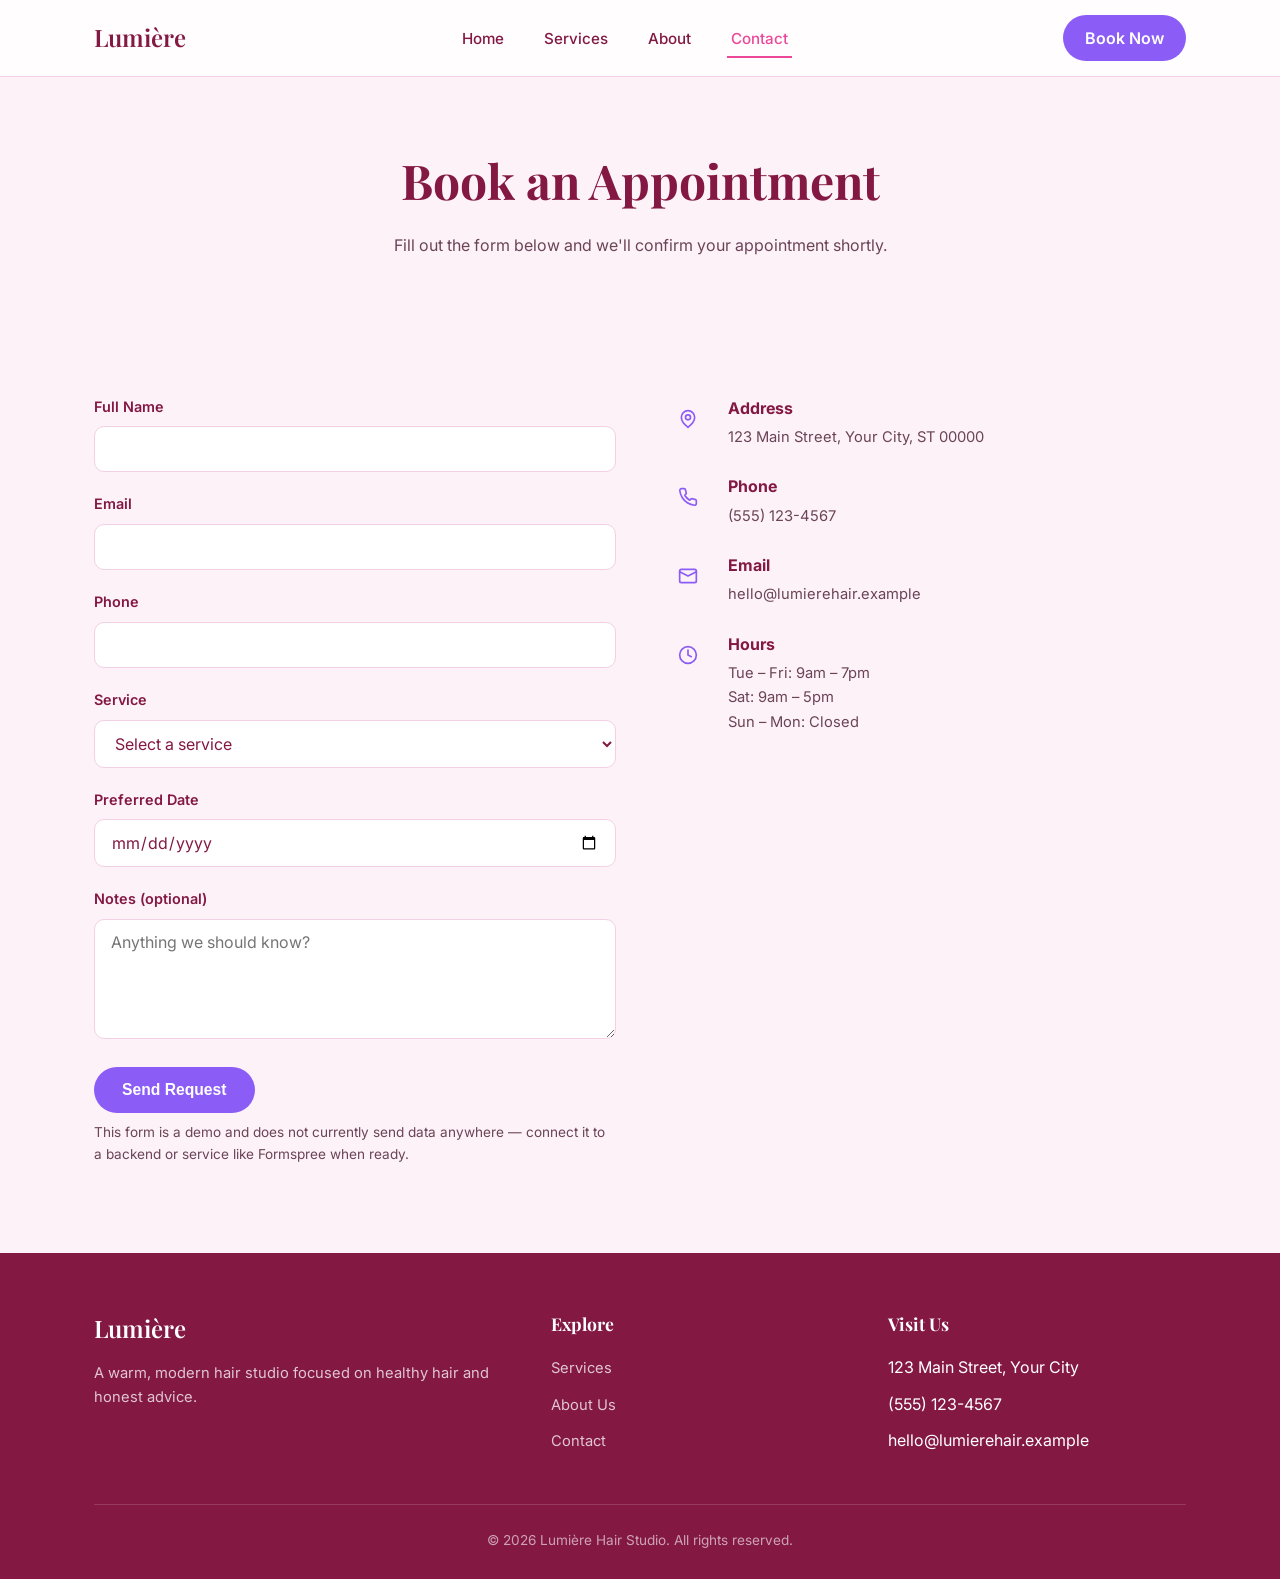
==== contact.html @ eacb83c1 "Initial commit: scaffold hair salon website Plain HTML/CSS/JS site with home, services, about, and c" ====
<!DOCTYPE html>
<html lang="en">
<head>
  <meta charset="UTF-8">
  <meta name="viewport" content="width=device-width, initial-scale=1.0">
  <title>Contact & Booking | Lumière Hair Studio</title>
  <meta name="description" content="Book an appointment or get in touch with Lumière Hair Studio.">
  <link rel="stylesheet" href="css/style.css">
</head>
<body>

  <header class="navbar">
    <div class="container">
      <a href="index.html" class="logo">Lumière</a>
      <ul class="nav-links">
        <li><a href="index.html">Home</a></li>
        <li><a href="services.html">Services</a></li>
        <li><a href="about.html">About</a></li>
        <li><a href="contact.html">Contact</a></li>
      </ul>
      <a href="contact.html" class="nav-cta">Book Now</a>
      <button class="nav-toggle" aria-label="Toggle menu" aria-expanded="false">
        <span></span><span></span><span></span>
      </button>
    </div>
  </header>

  <main>
    <section class="page-header">
      <div class="container">
        <h1>Book an Appointment</h1>
        <p>Fill out the form below and we'll confirm your appointment shortly.</p>
      </div>
    </section>

    <section class="section">
      <div class="container">
        <div class="contact-grid">
          <div>
            <div id="form-success" class="form-success" role="status">Thanks! Your request has been received. We'll confirm shortly.</div>
            <form id="contact-form" novalidate>
              <div class="form-group">
                <label for="name">Full Name</label>
                <input type="text" id="name" name="name" required autocomplete="name">
              </div>
              <div class="form-group">
                <label for="email">Email</label>
                <input type="email" id="email" name="email" required autocomplete="email">
              </div>
              <div class="form-group">
                <label for="phone">Phone</label>
                <input type="tel" id="phone" name="phone" required autocomplete="tel">
              </div>
              <div class="form-group">
                <label for="service">Service</label>
                <select id="service" name="service" required>
                  <option value="">Select a service</option>
                  <option>Haircut</option>
                  <option>Color</option>
                  <option>Balayage / Highlights</option>
                  <option>Treatment</option>
                  <option>Other / Not sure</option>
                </select>
              </div>
              <div class="form-group">
                <label for="date">Preferred Date</label>
                <input type="date" id="date" name="date" required>
              </div>
              <div class="form-group">
                <label for="message">Notes (optional)</label>
                <textarea id="message" name="message" placeholder="Anything we should know?"></textarea>
              </div>
              <button type="submit" class="btn btn-primary">Send Request</button>
              <p class="form-note">This form is a demo and does not currently send data anywhere &mdash; connect it to a backend or service like Formspree when ready.</p>
            </form>
          </div>

          <div>
            <div class="info-item">
              <div class="card-icon">
                <svg width="20" height="20" viewBox="0 0 24 24" fill="none" stroke="currentColor" stroke-width="2" stroke-linecap="round" stroke-linejoin="round"><path d="M20 10c0 6-8 12-8 12s-8-6-8-12a8 8 0 0 1 16 0Z"/><circle cx="12" cy="10" r="3"/></svg>
              </div>
              <div>
                <h4>Address</h4>
                <p>123 Main Street, Your City, ST 00000</p>
              </div>
            </div>
            <div class="info-item">
              <div class="card-icon">
                <svg width="20" height="20" viewBox="0 0 24 24" fill="none" stroke="currentColor" stroke-width="2" stroke-linecap="round" stroke-linejoin="round"><path d="M22 16.92v3a2 2 0 0 1-2.18 2 19.79 19.79 0 0 1-8.63-3.07 19.5 19.5 0 0 1-6-6 19.79 19.79 0 0 1-3.07-8.67A2 2 0 0 1 4.11 2h3a2 2 0 0 1 2 1.72c.127.96.362 1.903.7 2.81a2 2 0 0 1-.45 2.11L8.09 9.91a16 16 0 0 0 6 6l1.27-1.27a2 2 0 0 1 2.11-.45c.907.338 1.85.573 2.81.7A2 2 0 0 1 22 16.92Z"/></svg>
              </div>
              <div>
                <h4>Phone</h4>
                <p>(555) 123-4567</p>
              </div>
            </div>
            <div class="info-item">
              <div class="card-icon">
                <svg width="20" height="20" viewBox="0 0 24 24" fill="none" stroke="currentColor" stroke-width="2" stroke-linecap="round" stroke-linejoin="round"><rect x="2" y="4" width="20" height="16" rx="2"/><path d="m22 7-10 5L2 7"/></svg>
              </div>
              <div>
                <h4>Email</h4>
                <p>hello@lumierehair.example</p>
              </div>
            </div>
            <div class="info-item">
              <div class="card-icon">
                <svg width="20" height="20" viewBox="0 0 24 24" fill="none" stroke="currentColor" stroke-width="2" stroke-linecap="round" stroke-linejoin="round"><circle cx="12" cy="12" r="10"/><path d="M12 6v6l4 2"/></svg>
              </div>
              <div>
                <h4>Hours</h4>
                <p>Tue &ndash; Fri: 9am &ndash; 7pm<br>Sat: 9am &ndash; 5pm<br>Sun &ndash; Mon: Closed</p>
              </div>
            </div>
          </div>
        </div>
      </div>
    </section>
  </main>

  <footer>
    <div class="container">
      <div class="footer-grid">
        <div>
          <div class="logo">Lumière</div>
          <p>A warm, modern hair studio focused on healthy hair and honest advice.</p>
        </div>
        <div>
          <h4>Explore</h4>
          <ul>
            <li><a href="services.html">Services</a></li>
            <li><a href="about.html">About Us</a></li>
            <li><a href="contact.html">Contact</a></li>
          </ul>
        </div>
        <div>
          <h4>Visit Us</h4>
          <ul>
            <li>123 Main Street, Your City</li>
            <li>(555) 123-4567</li>
            <li>hello@lumierehair.example</li>
          </ul>
        </div>
      </div>
      <div class="footer-bottom">&copy; 2026 Lumière Hair Studio. All rights reserved.</div>
    </div>
  </footer>

  <script src="js/script.js"></script>
</body>
</html>
---- css/style.css ----
@import url('https://fonts.googleapis.com/css2?family=Inter:wght@300;400;500;600;700&family=Playfair+Display:wght@400;500;600;700&display=swap');

:root {
  --color-primary: #EC4899;
  --color-secondary: #F9A8D4;
  --color-cta: #8B5CF6;
  --color-bg: #FDF2F8;
  --color-bg-alt: #FFFFFF;
  --color-text: #831843;
  --color-text-muted: #6B4457;
  --color-border: #F3D0E4;

  --font-heading: 'Playfair Display', Georgia, serif;
  --font-body: 'Inter', -apple-system, sans-serif;

  --shadow-soft: 0 4px 20px rgba(139, 92, 246, 0.08);
  --shadow-soft-hover: 0 8px 30px rgba(139, 92, 246, 0.14);
  --radius: 16px;
  --transition: 220ms ease;
}

* { box-sizing: border-box; margin: 0; padding: 0; }

html { scroll-behavior: smooth; }

body {
  font-family: var(--font-body);
  color: var(--color-text);
  background: var(--color-bg);
  line-height: 1.65;
  font-size: 16px;
}

img { max-width: 100%; display: block; }

a { color: inherit; text-decoration: none; }

.container {
  max-width: 1140px;
  margin: 0 auto;
  padding: 0 24px;
}

/* Navbar */
.navbar {
  position: sticky;
  top: 0;
  z-index: 50;
  background: rgba(255, 255, 255, 0.85);
  backdrop-filter: blur(8px);
  border-bottom: 1px solid var(--color-border);
}

.navbar .container {
  display: flex;
  align-items: center;
  justify-content: space-between;
  height: 76px;
}

.logo {
  font-family: var(--font-heading);
  font-size: 1.5rem;
  font-weight: 600;
  color: var(--color-text);
}

.nav-links {
  display: flex;
  gap: 32px;
  list-style: none;
}

.nav-links a {
  font-weight: 500;
  font-size: 0.95rem;
  padding: 8px 4px;
  border-bottom: 2px solid transparent;
  transition: border-color var(--transition), color var(--transition);
  cursor: pointer;
}

.nav-links a:hover,
.nav-links a:focus-visible,
.nav-links a.active {
  color: var(--color-primary);
  border-color: var(--color-primary);
}

.nav-cta {
  background: var(--color-cta);
  color: #fff !important;
  padding: 10px 22px;
  border-radius: 999px;
  font-weight: 600;
  border-bottom: none !important;
  transition: transform var(--transition), box-shadow var(--transition);
  cursor: pointer;
}

.nav-cta:hover {
  box-shadow: var(--shadow-soft-hover);
  transform: translateY(-1px);
}

.nav-toggle {
  display: none;
  background: none;
  border: none;
  cursor: pointer;
  padding: 8px;
  min-width: 44px;
  min-height: 44px;
}

.nav-toggle span {
  display: block;
  width: 24px;
  height: 2px;
  background: var(--color-text);
  margin: 5px auto;
  transition: transform var(--transition), opacity var(--transition);
}

/* Hero */
.hero {
  padding: 96px 0 80px;
}

.hero .container {
  display: grid;
  grid-template-columns: 1.1fr 0.9fr;
  gap: 56px;
  align-items: center;
}

.hero-eyebrow {
  display: inline-block;
  background: var(--color-secondary);
  color: var(--color-text);
  font-size: 0.8rem;
  font-weight: 600;
  letter-spacing: 0.04em;
  text-transform: uppercase;
  padding: 6px 14px;
  border-radius: 999px;
  margin-bottom: 20px;
}

.hero h1 {
  font-family: var(--font-heading);
  font-size: clamp(2.2rem, 4vw, 3.4rem);
  font-weight: 600;
  line-height: 1.15;
  margin-bottom: 20px;
}

.hero p {
  color: var(--color-text-muted);
  font-size: 1.1rem;
  margin-bottom: 32px;
  max-width: 46ch;
}

.hero-actions {
  display: flex;
  gap: 16px;
  flex-wrap: wrap;
}

.hero-image {
  border-radius: var(--radius);
  overflow: hidden;
  box-shadow: var(--shadow-soft);
  aspect-ratio: 4 / 5;
  background: linear-gradient(135deg, var(--color-secondary), var(--color-cta));
}

/* Buttons */
.btn {
  display: inline-flex;
  align-items: center;
  justify-content: center;
  gap: 8px;
  padding: 14px 28px;
  border-radius: 999px;
  font-weight: 600;
  font-size: 0.98rem;
  cursor: pointer;
  border: none;
  transition: transform var(--transition), box-shadow var(--transition), background var(--transition);
  min-height: 44px;
}

.btn-primary {
  background: var(--color-cta);
  color: #fff;
}

.btn-primary:hover,
.btn-primary:focus-visible {
  box-shadow: var(--shadow-soft-hover);
  transform: translateY(-1px);
}

.btn-outline {
  background: transparent;
  color: var(--color-text);
  border: 1.5px solid var(--color-border);
}

.btn-outline:hover,
.btn-outline:focus-visible {
  border-color: var(--color-primary);
  color: var(--color-primary);
}

/* Section headings */
.section {
  padding: 88px 0;
}

.section-alt {
  background: var(--color-bg-alt);
}

.section-header {
  text-align: center;
  max-width: 640px;
  margin: 0 auto 56px;
}

.section-eyebrow {
  color: var(--color-primary);
  font-weight: 600;
  font-size: 0.85rem;
  letter-spacing: 0.06em;
  text-transform: uppercase;
  margin-bottom: 12px;
  display: block;
}

.section-header h2 {
  font-family: var(--font-heading);
  font-size: clamp(1.8rem, 3vw, 2.5rem);
  font-weight: 600;
  margin-bottom: 16px;
}

.section-header p {
  color: var(--color-text-muted);
}

/* Feature / service cards */
.grid-3 {
  display: grid;
  grid-template-columns: repeat(3, 1fr);
  gap: 28px;
}

.card {
  background: #fff;
  border-radius: var(--radius);
  padding: 32px 28px;
  box-shadow: var(--shadow-soft);
  transition: transform var(--transition), box-shadow var(--transition);
}

.card:hover {
  transform: translateY(-4px);
  box-shadow: var(--shadow-soft-hover);
}

.card-icon {
  width: 48px;
  height: 48px;
  border-radius: 12px;
  background: var(--color-bg);
  display: flex;
  align-items: center;
  justify-content: center;
  margin-bottom: 20px;
  color: var(--color-cta);
}

.card h3 {
  font-family: var(--font-heading);
  font-size: 1.25rem;
  margin-bottom: 10px;
}

.card p {
  color: var(--color-text-muted);
  font-size: 0.95rem;
}

.card .price {
  margin-top: 16px;
  font-weight: 600;
  color: var(--color-primary);
}

/* Testimonials */
.testimonial {
  background: var(--color-bg);
  border-radius: var(--radius);
  padding: 28px;
}

.testimonial p {
  font-style: italic;
  color: var(--color-text);
  margin-bottom: 16px;
}

.testimonial-author {
  display: flex;
  align-items: center;
  gap: 12px;
  font-weight: 600;
  font-size: 0.9rem;
}

.stars {
  color: var(--color-primary);
  margin-bottom: 12px;
  letter-spacing: 2px;
}

/* CTA band */
.cta-band {
  background: linear-gradient(120deg, var(--color-cta), var(--color-primary));
  border-radius: var(--radius);
  padding: 56px 40px;
  text-align: center;
  color: #fff;
}

.cta-band h2 {
  font-family: var(--font-heading);
  font-size: clamp(1.6rem, 3vw, 2.2rem);
  margin-bottom: 12px;
}

.cta-band p {
  opacity: 0.92;
  margin-bottom: 28px;
}

.cta-band .btn-primary {
  background: #fff;
  color: var(--color-cta);
}

/* Forms */
.form-group {
  margin-bottom: 20px;
}

label {
  display: block;
  font-weight: 600;
  font-size: 0.9rem;
  margin-bottom: 8px;
}

input, select, textarea {
  width: 100%;
  padding: 12px 16px;
  border: 1.5px solid var(--color-border);
  border-radius: 10px;
  font-family: var(--font-body);
  font-size: 1rem;
  background: #fff;
  color: var(--color-text);
  transition: border-color var(--transition);
  min-height: 44px;
}

textarea { min-height: 120px; resize: vertical; }

input:focus, select:focus, textarea:focus {
  outline: none;
  border-color: var(--color-cta);
  box-shadow: 0 0 0 3px rgba(139, 92, 246, 0.15);
}

.form-note {
  font-size: 0.85rem;
  color: var(--color-text-muted);
  margin-top: 8px;
}

.form-success {
  display: none;
  background: #DCFCE7;
  color: #166534;
  padding: 14px 18px;
  border-radius: 10px;
  margin-bottom: 20px;
  font-weight: 500;
}

/* Footer */
footer {
  background: var(--color-text);
  color: #fff;
  padding: 56px 0 28px;
}

.footer-grid {
  display: grid;
  grid-template-columns: 1.4fr 1fr 1fr;
  gap: 40px;
  margin-bottom: 40px;
}

footer h4 {
  font-family: var(--font-heading);
  margin-bottom: 16px;
  font-size: 1.1rem;
}

footer .logo { color: #fff; margin-bottom: 12px; }

footer p, footer a {
  color: rgba(255, 255, 255, 0.75);
  font-size: 0.92rem;
}

footer ul { list-style: none; }

footer ul li { margin-bottom: 10px; }

footer a:hover { color: #fff; }

.footer-bottom {
  border-top: 1px solid rgba(255, 255, 255, 0.15);
  padding-top: 24px;
  text-align: center;
  font-size: 0.85rem;
  color: rgba(255, 255, 255, 0.6);
}

/* Page header (for interior pages) */
.page-header {
  padding: 64px 0 48px;
  text-align: center;
}

.page-header h1 {
  font-family: var(--font-heading);
  font-size: clamp(2rem, 4vw, 3rem);
  margin-bottom: 12px;
}

.page-header p { color: var(--color-text-muted); }

/* Map/contact split */
.contact-grid {
  display: grid;
  grid-template-columns: 1fr 1fr;
  gap: 48px;
  align-items: start;
}

.info-item {
  display: flex;
  gap: 16px;
  margin-bottom: 24px;
}

.info-item .card-icon { flex-shrink: 0; margin-bottom: 0; }

.info-item h4 { font-size: 1rem; margin-bottom: 4px; }
.info-item p { color: var(--color-text-muted); font-size: 0.92rem; }

/* Responsive */
@media (max-width: 1024px) {
  .grid-3 { grid-template-columns: repeat(2, 1fr); }
  .footer-grid { grid-template-columns: 1fr 1fr; }
}

@media (max-width: 768px) {
  .nav-links, .nav-cta { display: none; }
  .nav-toggle { display: block; }

  .navbar.open .nav-links {
    display: flex;
    flex-direction: column;
    position: absolute;
    top: 76px;
    left: 0;
    right: 0;
    background: #fff;
    padding: 24px;
    gap: 20px;
    border-bottom: 1px solid var(--color-border);
  }

  .navbar.open .nav-cta {
    display: inline-flex;
    margin: 0 24px 24px;
  }

  .hero .container { grid-template-columns: 1fr; }
  .hero-image { order: -1; aspect-ratio: 16/10; }
  .grid-3 { grid-template-columns: 1fr; }
  .footer-grid { grid-template-columns: 1fr; }
  .contact-grid { grid-template-columns: 1fr; }
  .section { padding: 64px 0; }
}

@media (prefers-reduced-motion: reduce) {
  * { transition-duration: 0.01ms !important; animation-duration: 0.01ms !important; scroll-behavior: auto !important; }
}
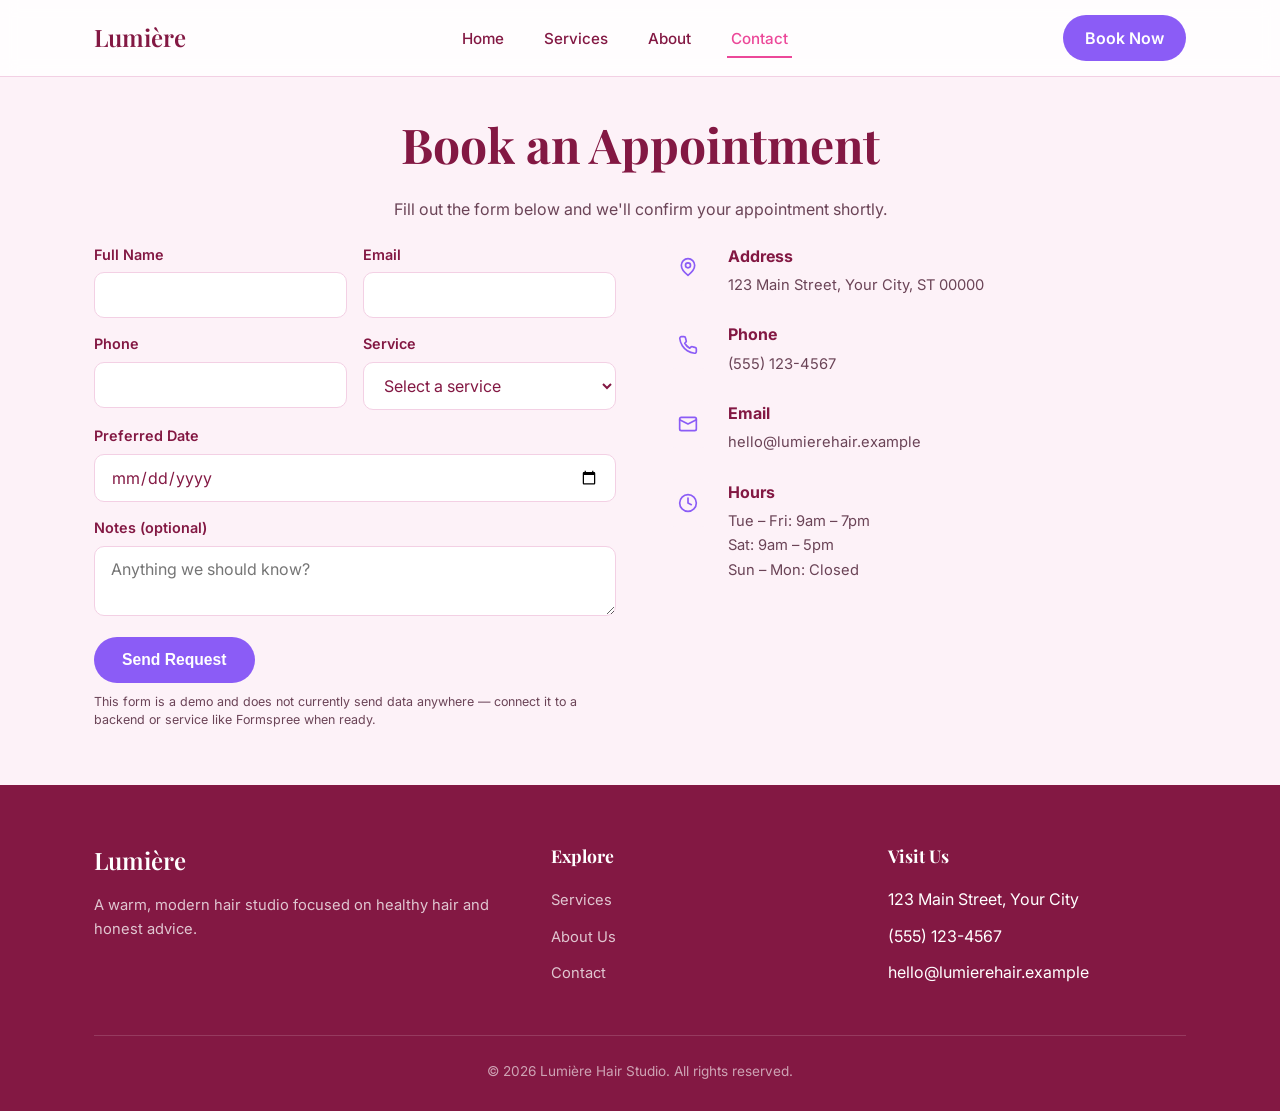
==== commit 233136ff: "Make booking form fit without scrolling Trimming padding wasn't enough - the form was a single 681px" ====
--- a/contact.html
+++ b/contact.html
@@ -38,7 +38,7 @@
         <div class="contact-grid">
           <div>
             <div id="form-success" class="form-success" role="status">Thanks! Your request has been received. We'll confirm shortly.</div>
-            <form id="contact-form" novalidate>
+            <form id="contact-form" class="form-grid" novalidate>
               <div class="form-group">
                 <label for="name">Full Name</label>
                 <input type="text" id="name" name="name" required autocomplete="name">
@@ -62,16 +62,16 @@
                   <option>Other / Not sure</option>
                 </select>
               </div>
-              <div class="form-group">
+              <div class="form-group form-group--full">
                 <label for="date">Preferred Date</label>
                 <input type="date" id="date" name="date" required>
               </div>
-              <div class="form-group">
+              <div class="form-group form-group--full">
                 <label for="message">Notes (optional)</label>
                 <textarea id="message" name="message" placeholder="Anything we should know?"></textarea>
               </div>
-              <button type="submit" class="btn btn-primary">Send Request</button>
-              <p class="form-note">This form is a demo and does not currently send data anywhere &mdash; connect it to a backend or service like Formspree when ready.</p>
+              <button type="submit" class="btn btn-primary form-group--full">Send Request</button>
+              <p class="form-note form-group--full">This form is a demo and does not currently send data anywhere &mdash; connect it to a backend or service like Formspree when ready.</p>
             </form>
           </div>
 
--- a/css/style.css
+++ b/css/style.css
@@ -217,17 +217,25 @@
 
 /* Section headings */
 .section {
-  padding: 88px 0;
-}
-
+  padding: 56px 0;
+}
+
+/* Starts and ends on --color-bg so it meets the surrounding sections
+   seamlessly, with the white-to-pink wash happening in between. */
 .section-alt {
-  background: var(--color-bg-alt);
+  background: linear-gradient(
+    180deg,
+    var(--color-bg) 0%,
+    var(--color-bg-alt) 18%,
+    #FCE7F3 78%,
+    var(--color-bg) 100%
+  );
 }
 
 .section-header {
   text-align: center;
   max-width: 640px;
-  margin: 0 auto 56px;
+  margin: 0 auto 40px;
 }
 
 .section-eyebrow {
@@ -353,15 +361,34 @@
 }
 
 /* Forms */
+
+/* Pairs short fields two-up so the booking form fits without scrolling.
+   Items marked --full span the whole width. */
+.form-grid {
+  display: grid;
+  grid-template-columns: 1fr 1fr;
+  column-gap: 16px;
+  align-items: start;
+}
+
+.form-grid .form-group--full,
+.form-grid > button,
+.form-grid > .form-note,
+.form-grid > .form-success {
+  grid-column: 1 / -1;
+}
+
+.form-grid > button { justify-self: start; }
+
 .form-group {
-  margin-bottom: 20px;
+  margin-bottom: 14px;
 }
 
 label {
   display: block;
   font-weight: 600;
   font-size: 0.9rem;
-  margin-bottom: 8px;
+  margin-bottom: 6px;
 }
 
 input, select, textarea {
@@ -377,7 +404,7 @@
   min-height: 44px;
 }
 
-textarea { min-height: 120px; resize: vertical; }
+textarea { min-height: 70px; resize: vertical; }
 
 input:focus, select:focus, textarea:focus {
   outline: none;
@@ -386,9 +413,10 @@
 }
 
 .form-note {
-  font-size: 0.85rem;
+  font-size: 0.78rem;
   color: var(--color-text-muted);
-  margin-top: 8px;
+  line-height: 1.45;
+  margin-top: 10px;
 }
 
 .form-success {
@@ -444,8 +472,14 @@
 
 /* Page header (for interior pages) */
 .page-header {
-  padding: 64px 0 48px;
+  padding: 28px 0 20px;
   text-align: center;
+}
+
+/* The header already provides the breathing room above the content, so
+   don't stack the next section's top padding on top of it. */
+.page-header + .section {
+  padding-top: 0;
 }
 
 .page-header h1 {
@@ -508,9 +542,810 @@
   .grid-3 { grid-template-columns: 1fr; }
   .footer-grid { grid-template-columns: 1fr; }
   .contact-grid { grid-template-columns: 1fr; }
-  .section { padding: 64px 0; }
+  .form-grid { grid-template-columns: 1fr; }
+  .section { padding: 44px 0; }
 }
 
 @media (prefers-reduced-motion: reduce) {
   * { transition-duration: 0.01ms !important; animation-duration: 0.01ms !important; scroll-behavior: auto !important; }
 }
+
+/* ==========================================================================
+   Review spotlight (one featured review, stepped through with arrows)
+   ========================================================================== */
+
+.rev-section { padding: 56px 0; }
+
+.rev {
+  position: relative;
+  border-radius: 24px;
+  overflow: hidden;
+  background: #1d0a1f;
+  box-shadow: var(--shadow-soft);
+}
+
+.rev__bg {
+  position: absolute;
+  inset: 0;
+}
+
+.rev__bg img {
+  width: 100%;
+  height: 100%;
+  object-fit: cover;
+  object-position: center 60%;
+}
+
+/* Angled scrim: dark enough on the left to carry white text, easing off
+   sharply to the right so the room stays legible. */
+.rev__bg::after {
+  content: "";
+  position: absolute;
+  inset: 0;
+  background:
+    linear-gradient(100deg, rgba(20, 6, 15, 0.9) 4%, rgba(20, 6, 15, 0.6) 46%, rgba(20, 6, 15, 0.18) 100%),
+    linear-gradient(180deg, rgba(20, 6, 15, 0.28) 0%, transparent 26%);
+}
+
+.rev__content {
+  position: relative;
+  padding: clamp(26px, 3.2vw, 42px);
+}
+
+.rev__top {
+  display: flex;
+  align-items: center;
+  justify-content: space-between;
+  gap: 20px;
+  flex-wrap: wrap;
+  margin-bottom: 34px;
+}
+
+.rev__label {
+  font-size: 0.78rem;
+  font-weight: 700;
+  letter-spacing: 0.14em;
+  text-transform: uppercase;
+  color: rgba(255, 255, 255, 0.72);
+}
+
+.rev__nav {
+  display: flex;
+  align-items: center;
+  gap: 14px;
+}
+
+.rev__arrow {
+  width: 44px;
+  height: 44px;
+  border-radius: 999px;
+  border: 1px solid rgba(255, 255, 255, 0.28);
+  background: rgba(255, 255, 255, 0.08);
+  color: #fff;
+  display: flex;
+  align-items: center;
+  justify-content: center;
+  cursor: pointer;
+  transition: background var(--transition), border-color var(--transition), transform var(--transition);
+}
+
+.rev__arrow:hover,
+.rev__arrow:focus-visible {
+  background: rgba(255, 255, 255, 0.2);
+  border-color: rgba(255, 255, 255, 0.6);
+  transform: translateY(-1px);
+}
+
+.rev__count {
+  font-size: 0.9rem;
+  font-weight: 600;
+  color: rgba(255, 255, 255, 0.8);
+  min-width: 46px;
+  text-align: center;
+  font-variant-numeric: tabular-nums;
+}
+
+.rev__body {
+  max-width: 660px;
+  transition: opacity 260ms ease, transform 260ms ease;
+}
+
+.rev__body.is-swapping {
+  opacity: 0;
+  transform: translateY(8px);
+}
+
+.rev__stars {
+  color: var(--color-secondary);
+  letter-spacing: 4px;
+  font-size: 1.05rem;
+  margin-bottom: 18px;
+}
+
+.rev__quote {
+  font-family: var(--font-heading);
+  font-weight: 500;
+  font-size: clamp(1.15rem, 2.1vw, 1.65rem);
+  line-height: 1.3;
+  letter-spacing: -0.015em;
+  color: #fff;
+  text-shadow: 0 1px 12px rgba(20, 6, 15, 0.5);
+  margin-bottom: 20px;
+}
+
+.rev__by {
+  font-size: 0.9rem;
+  color: rgba(255, 255, 255, 0.62);
+  display: flex;
+  align-items: baseline;
+  gap: 10px;
+  flex-wrap: wrap;
+}
+
+.rev__by b {
+  color: #fff;
+  font-weight: 600;
+  font-size: 0.98rem;
+}
+
+.rev__links {
+  display: flex;
+  align-items: center;
+  gap: 24px;
+  flex-wrap: wrap;
+  margin: 28px 0 24px;
+  font-size: 0.84rem;
+}
+
+.rev__verified {
+  display: inline-flex;
+  align-items: center;
+  gap: 8px;
+  color: rgba(255, 255, 255, 0.78);
+  font-weight: 500;
+}
+
+.rev__verified svg { color: var(--color-secondary); flex-shrink: 0; }
+
+.rev__link {
+  color: #fff;
+  font-weight: 600;
+  border-bottom: 1px solid rgba(255, 255, 255, 0.4);
+  padding-bottom: 3px;
+  transition: border-color var(--transition), color var(--transition);
+}
+
+.rev__link:hover,
+.rev__link:focus-visible {
+  color: var(--color-secondary);
+  border-color: var(--color-secondary);
+}
+
+.rev__badges {
+  display: grid;
+  grid-template-columns: repeat(4, 1fr);
+  gap: 16px;
+}
+
+.rev__badge {
+  background: rgba(20, 6, 15, 0.55);
+  backdrop-filter: blur(6px);
+  border: 1px solid rgba(255, 255, 255, 0.14);
+  border-radius: 14px;
+  padding: 16px;
+  color: #fff;
+}
+
+.rev__badge svg { color: var(--color-secondary); margin-bottom: 12px; }
+
+.rev__badge h3 {
+  font-family: var(--font-heading);
+  font-size: 1rem;
+  font-weight: 600;
+  margin-bottom: 6px;
+}
+
+.rev__badge p {
+  font-size: 0.83rem;
+  color: rgba(255, 255, 255, 0.62);
+  line-height: 1.5;
+}
+
+@media (max-width: 900px) {
+  .rev__badges { grid-template-columns: repeat(2, 1fr); }
+}
+
+@media (max-width: 560px) {
+  .rev__badges { grid-template-columns: 1fr; }
+  .rev__top { flex-direction: column; align-items: flex-start; }
+}
+
+/* ==========================================================================
+   Services gallery (photo cards with tag + overlay caption)
+   ========================================================================== */
+
+.svc-filters {
+  display: flex;
+  flex-wrap: wrap;
+  justify-content: center;
+  gap: 10px;
+  margin-bottom: 36px;
+}
+
+.svc-filter {
+  padding: 10px 20px;
+  border-radius: 999px;
+  border: 1.5px solid var(--color-border);
+  background: #fff;
+  color: var(--color-text);
+  font-family: var(--font-body);
+  font-size: 0.9rem;
+  font-weight: 600;
+  cursor: pointer;
+  min-height: 44px;
+  transition: background var(--transition), border-color var(--transition), color var(--transition);
+}
+
+.svc-filter:hover,
+.svc-filter:focus-visible {
+  border-color: var(--color-primary);
+  color: var(--color-primary);
+}
+
+.svc-filter.is-active {
+  background: var(--color-cta);
+  border-color: var(--color-cta);
+  color: #fff;
+}
+
+.svc-grid {
+  display: grid;
+  grid-template-columns: repeat(3, 1fr);
+  gap: 24px;
+}
+
+.svc-card {
+  position: relative;
+  border-radius: 16px;
+  overflow: hidden;
+  background: #180a1c;
+  aspect-ratio: 4 / 3;
+  transition: transform 450ms cubic-bezier(0.22, 0.61, 0.36, 1),
+              box-shadow 450ms cubic-bezier(0.22, 0.61, 0.36, 1);
+}
+
+.svc-card.is-hidden { display: none; }
+
+.svc-card:hover {
+  transform: translateY(-5px);
+  box-shadow: var(--shadow-soft-hover);
+}
+
+.svc-card img {
+  position: absolute;
+  inset: 0;
+  width: 100%;
+  height: 100%;
+  object-fit: cover;
+  transition: transform 800ms cubic-bezier(0.22, 0.61, 0.36, 1);
+}
+
+.svc-card:hover img { transform: scale(1.06); }
+
+.svc-card__scrim {
+  position: absolute;
+  inset: 0;
+  background: linear-gradient(to top, rgba(24, 10, 28, 0.88) 4%, rgba(24, 10, 28, 0.28) 42%, rgba(24, 10, 28, 0) 70%);
+}
+
+.svc-card__tag {
+  position: absolute;
+  top: 14px;
+  left: 14px;
+  padding: 6px 13px;
+  border-radius: 100px;
+  font-size: 11px;
+  font-weight: 700;
+  letter-spacing: 0.06em;
+  text-transform: uppercase;
+  color: var(--color-cta);
+  background: rgba(255, 255, 255, 0.94);
+}
+
+.svc-card__body {
+  position: absolute;
+  left: 0;
+  right: 0;
+  bottom: 0;
+  padding: 20px;
+  color: #fff;
+}
+
+.svc-card__title {
+  font-family: var(--font-heading);
+  font-weight: 600;
+  font-size: 1.15rem;
+  line-height: 1.15;
+}
+
+.svc-card__meta {
+  margin-top: 6px;
+  display: flex;
+  align-items: center;
+  gap: 8px;
+  font-size: 0.8rem;
+  color: rgba(255, 255, 255, 0.78);
+}
+
+.svc-card__meta .dot {
+  width: 3px;
+  height: 3px;
+  border-radius: 50%;
+  background: var(--color-secondary);
+  flex-shrink: 0;
+}
+
+.svc-empty {
+  text-align: center;
+  color: var(--color-text-muted);
+  padding: 40px 0;
+}
+
+@media (max-width: 900px) {
+  .svc-grid { grid-template-columns: repeat(2, 1fr); }
+}
+
+@media (max-width: 600px) {
+  .svc-grid { grid-template-columns: 1fr; }
+}
+
+/* ==========================================================================
+   Wig-preview hero (interactive style carousel)
+   ========================================================================== */
+
+.wig-hero {
+  padding: 12px 0 16px;
+}
+
+.wig-hero .container {
+  max-width: 1520px;
+}
+
+.wig-frame {
+  padding: 8px;
+  background: linear-gradient(135deg, var(--color-secondary), var(--color-cta));
+  border-radius: 28px;
+  box-shadow: var(--shadow-soft);
+}
+
+.wig-card-bg {
+  position: relative;
+  background: radial-gradient(ellipse at 50% 120%, #4c1d3d 0%, #26102a 55%, #180a1c 100%);
+  border-radius: 20px;
+  padding: 16px 20px 14px;
+  overflow: hidden;
+  display: flex;
+  flex-direction: column;
+}
+
+.wig-topbar {
+  display: flex;
+  align-items: center;
+  justify-content: space-between;
+  position: relative;
+  z-index: 3;
+}
+
+.wig-logo {
+  font-family: var(--font-heading);
+  color: #fff;
+  font-size: 1.2rem;
+  font-weight: 600;
+}
+
+.wig-topbar-right {
+  display: flex;
+  align-items: center;
+  gap: 12px;
+}
+
+.wig-pin {
+  display: inline-flex;
+  align-items: center;
+  gap: 6px;
+  background: rgba(255, 255, 255, 0.12);
+  color: #fff;
+  font-size: 0.78rem;
+  font-weight: 500;
+  padding: 8px 14px;
+  border-radius: 999px;
+}
+
+.wig-next-btn {
+  display: inline-flex;
+  align-items: center;
+  gap: 8px;
+  background: #fff;
+  color: var(--color-text);
+  font-size: 0.78rem;
+  font-weight: 600;
+  padding: 8px 16px;
+  border-radius: 999px;
+  border: none;
+  cursor: pointer;
+  transition: transform var(--transition), box-shadow var(--transition);
+}
+
+.wig-next-btn:hover,
+.wig-next-btn:focus-visible {
+  transform: translateY(-1px);
+  box-shadow: 0 8px 20px rgba(0, 0, 0, 0.3);
+}
+
+.wig-next-btn svg {
+  transition: transform 300ms ease;
+}
+
+.wig-next-btn:active svg {
+  transform: rotate(180deg);
+}
+
+.wig-stage {
+  position: relative;
+  flex: 1;
+  display: flex;
+  align-items: center;
+  justify-content: center;
+  min-height: 240px;
+  margin: 12px 0;
+  perspective: 1200px;
+  perspective-origin: 50% 50%;
+}
+
+.wig-thumbs {
+  position: static;
+  display: flex;
+  gap: 14px;
+  overflow-x: auto;
+  padding: 8px 4px 16px;
+  order: 2;
+  width: 100%;
+  scrollbar-width: thin;
+}
+
+.wig-thumb {
+  flex: 0 0 auto;
+  width: 108px;
+  border: none;
+  background: none;
+  cursor: pointer;
+  padding: 0;
+  border-radius: 18px;
+  transition: transform var(--transition);
+}
+
+.wig-thumb-swatch {
+  display: block;
+  width: 108px;
+  height: 108px;
+  border-radius: 18px;
+  background: linear-gradient(135deg, var(--color-primary), var(--color-cta));
+  box-shadow: 0 8px 20px rgba(0, 0, 0, 0.35);
+  border: 2px solid transparent;
+  overflow: hidden;
+  transition: border-color var(--transition), transform var(--transition);
+}
+
+.wig-thumb-swatch img {
+  display: block;
+  width: 100%;
+  height: 100%;
+  object-fit: cover;
+}
+
+.wig-thumb[data-index="1"] .wig-thumb-swatch { background: linear-gradient(135deg, var(--color-secondary), var(--color-primary)); }
+.wig-thumb[data-index="2"] .wig-thumb-swatch { background: linear-gradient(135deg, #C4B5FD, #8B5CF6); }
+.wig-thumb[data-index="3"] .wig-thumb-swatch { background: linear-gradient(135deg, var(--color-cta), #5B21B6); }
+.wig-thumb[data-index="4"] .wig-thumb-swatch { background: linear-gradient(135deg, #FBCFE8, #EC4899); }
+.wig-thumb[data-index="5"] .wig-thumb-swatch { background: linear-gradient(135deg, #F472B6, #C026D3); }
+
+.wig-thumb-label {
+  display: block;
+  color: rgba(255, 255, 255, 0.85);
+  font-size: 0.78rem;
+  font-weight: 500;
+  text-align: center;
+  margin-top: 8px;
+}
+
+.wig-thumb:hover .wig-thumb-swatch,
+.wig-thumb:focus-visible .wig-thumb-swatch {
+  transform: translateY(-3px);
+}
+
+.wig-thumb[aria-pressed="true"] .wig-thumb-swatch {
+  border-color: #fff;
+  transform: translateY(-3px);
+}
+
+.wig-center {
+  position: relative;
+  order: 1;
+  margin-bottom: 8px;
+  z-index: 5;
+  transform-style: preserve-3d;
+}
+
+/* Soft bloom behind the hero card so it separates from the backdrop. */
+.wig-center-glow {
+  position: absolute;
+  left: 50%;
+  top: 50%;
+  width: 150%;
+  height: 130%;
+  transform: translate(-50%, -50%) translateZ(-60px);
+  background: radial-gradient(ellipse at center, rgba(236, 72, 153, 0.6) 0%, rgba(139, 92, 246, 0.35) 45%, transparent 72%);
+  filter: blur(40px);
+  pointer-events: none;
+  z-index: -1;
+}
+
+.wig-center-media {
+  position: relative;
+  width: 170px;
+  aspect-ratio: 3 / 4;
+  border-radius: 22px;
+  background: linear-gradient(135deg, var(--color-primary), var(--color-cta));
+  box-shadow: 0 30px 70px rgba(0, 0, 0, 0.6), 0 0 0 1px rgba(255, 255, 255, 0.12);
+  overflow: hidden;
+  color: rgba(255, 255, 255, 0.9);
+  transition: background 260ms ease;
+}
+
+.wig-center-media.is-swapping {
+  animation: wig-pop 600ms cubic-bezier(0.34, 1.4, 0.64, 1);
+}
+
+@keyframes wig-pop {
+  0%   { transform: scale(0.9) rotate(-1.5deg); opacity: 0.45; }
+  55%  { transform: scale(1.05) rotate(0.5deg); opacity: 1; }
+  100% { transform: scale(1) rotate(0deg); opacity: 1; }
+}
+
+.wig-center-img {
+  position: absolute;
+  inset: 0;
+  width: 100%;
+  height: 100%;
+  object-fit: cover;
+}
+
+.wig-center-label {
+  position: absolute;
+  left: 0;
+  right: 0;
+  top: 0;
+  z-index: 2;
+  padding: 14px 16px 22px;
+  background: linear-gradient(to bottom, rgba(0, 0, 0, 0.55), transparent);
+  font-family: var(--font-heading);
+  font-size: 1.1rem;
+  font-weight: 600;
+  color: #fff;
+  text-align: center;
+}
+
+.wig-price-tag {
+  position: absolute;
+  left: 50%;
+  bottom: -22px;
+  transform: translateX(-50%);
+  background: #fff;
+  border-radius: 14px;
+  padding: 10px 16px;
+  display: flex;
+  align-items: center;
+  gap: 10px;
+  box-shadow: 0 10px 24px rgba(0, 0, 0, 0.25);
+  font-weight: 700;
+  color: var(--color-text);
+  white-space: nowrap;
+}
+
+.wig-cart-btn {
+  width: 30px;
+  height: 30px;
+  border-radius: 999px;
+  border: none;
+  background: var(--color-bg);
+  color: var(--color-cta);
+  display: flex;
+  align-items: center;
+  justify-content: center;
+  cursor: pointer;
+  transition: background var(--transition);
+}
+
+.wig-cart-btn:hover { background: var(--color-secondary); }
+
+.wig-title {
+  font-family: var(--font-heading);
+  color: #fff;
+  text-align: center;
+  font-size: clamp(1.2rem, 2.2vw, 1.7rem);
+  font-weight: 600;
+  line-height: 1.2;
+  max-width: 32ch;
+  margin: 4px auto 4px;
+  position: relative;
+  z-index: 3;
+}
+
+.wig-subtitle {
+  text-align: center;
+  color: rgba(255, 255, 255, 0.65);
+  font-size: 0.85rem;
+  margin-bottom: 12px;
+}
+
+.wig-actions {
+  display: flex;
+  justify-content: center;
+  gap: 14px;
+  flex-wrap: wrap;
+  margin-bottom: 14px;
+}
+
+.btn-outline-light {
+  display: inline-flex;
+  align-items: center;
+  justify-content: center;
+  padding: 14px 28px;
+  border-radius: 999px;
+  font-weight: 600;
+  font-size: 0.98rem;
+  cursor: pointer;
+  border: 1.5px solid rgba(255, 255, 255, 0.4);
+  color: #fff;
+  background: transparent;
+  transition: border-color var(--transition), background var(--transition);
+  min-height: 44px;
+}
+
+.btn-outline-light:hover,
+.btn-outline-light:focus-visible {
+  border-color: #fff;
+  background: rgba(255, 255, 255, 0.08);
+}
+
+.wig-scroll-hint {
+  display: flex;
+  align-items: center;
+  justify-content: center;
+  gap: 10px;
+  margin-top: auto;
+  color: rgba(255, 255, 255, 0.55);
+  font-size: 0.82rem;
+  font-weight: 500;
+}
+
+.wig-scroll-dot {
+  animation: wig-scroll-bounce 1.8s ease-in-out infinite;
+}
+
+@keyframes wig-scroll-bounce {
+  0%, 100% { transform: translateY(0); opacity: 1; }
+  50% { transform: translateY(4px); opacity: 0.5; }
+}
+
+.wig-stage:focus-visible {
+  outline: 2px solid #fff;
+  outline-offset: 8px;
+  border-radius: 16px;
+}
+
+@media (min-width: 768px) {
+  .wig-card-bg {
+    padding: 14px 32px 12px;
+    height: clamp(480px, calc(100vh - 150px), 800px);
+  }
+
+  .wig-stage {
+    display: block;
+    min-height: 320px;
+  }
+
+  .wig-thumbs {
+    position: absolute;
+    inset: 0;
+    display: block;
+    overflow: visible;
+    padding: 0;
+    width: auto;
+  }
+
+  /* Cards ride a shared circular arc whose pivot sits far below the stage.
+     Changing --slot rotates every card along that arc at once. */
+  .wig-thumbs {
+    --r: 1275px;
+    --step: 5deg;
+    --thumb: 96px;
+  }
+
+  .wig-thumb {
+    --slot: 0;
+    position: absolute;
+    left: 50%;
+    top: 50%;
+    width: var(--thumb);
+    margin-left: calc(var(--thumb) / -2);
+    margin-top: calc(var(--thumb) / -2);
+    transform:
+      translateY(var(--r))
+      rotate(calc(var(--slot) * var(--step)))
+      translateY(calc(-1 * var(--r)));
+    transition: transform 750ms cubic-bezier(0.22, 0.61, 0.36, 1),
+                opacity 400ms ease;
+  }
+
+  .wig-thumb-swatch,
+  .wig-thumb[data-index] .wig-thumb-swatch {
+    width: var(--thumb);
+    height: var(--thumb);
+  }
+
+  /* The active style is represented by the big center card, so its
+     thumbnail dissolves into that spot instead of sitting behind it. */
+  .wig-thumb[aria-pressed="true"] {
+    opacity: 0;
+    pointer-events: none;
+  }
+
+  .wig-thumb:hover,
+  .wig-thumb:focus-visible {
+    z-index: 2;
+  }
+
+  .wig-thumb:hover .wig-thumb-swatch,
+  .wig-thumb:focus-visible .wig-thumb-swatch {
+    transform: translateY(-6px) scale(1.06);
+  }
+
+  /* --px/--py are driven by the pointer-parallax handler in script.js */
+  .wig-center {
+    --px: 0px;
+    --py: 0px;
+    --rx: 0deg;
+    --ry: 0deg;
+    position: absolute;
+    left: 50%;
+    top: 50%;
+    margin-bottom: 0;
+    transform:
+      translate(-50%, -50%)
+      translate3d(var(--px), var(--py), 90px)
+      rotateX(var(--rx))
+      rotateY(var(--ry));
+    transition: transform 220ms ease-out;
+  }
+
+  .wig-center-media {
+    width: auto;
+    height: 280px;
+  }
+
+  .wig-thumbs {
+    --tx: 0px;
+    --ty: 0px;
+    transform: translate3d(var(--tx), var(--ty), 0);
+    transition: transform 320ms ease-out;
+  }
+}
+
+@media (min-width: 1024px) {
+  .wig-thumbs { --r: 1750px; --thumb: 120px; }
+}
+
+@media (min-width: 1280px) {
+  .wig-thumbs { --r: 2320px; --thumb: 140px; }
+}
